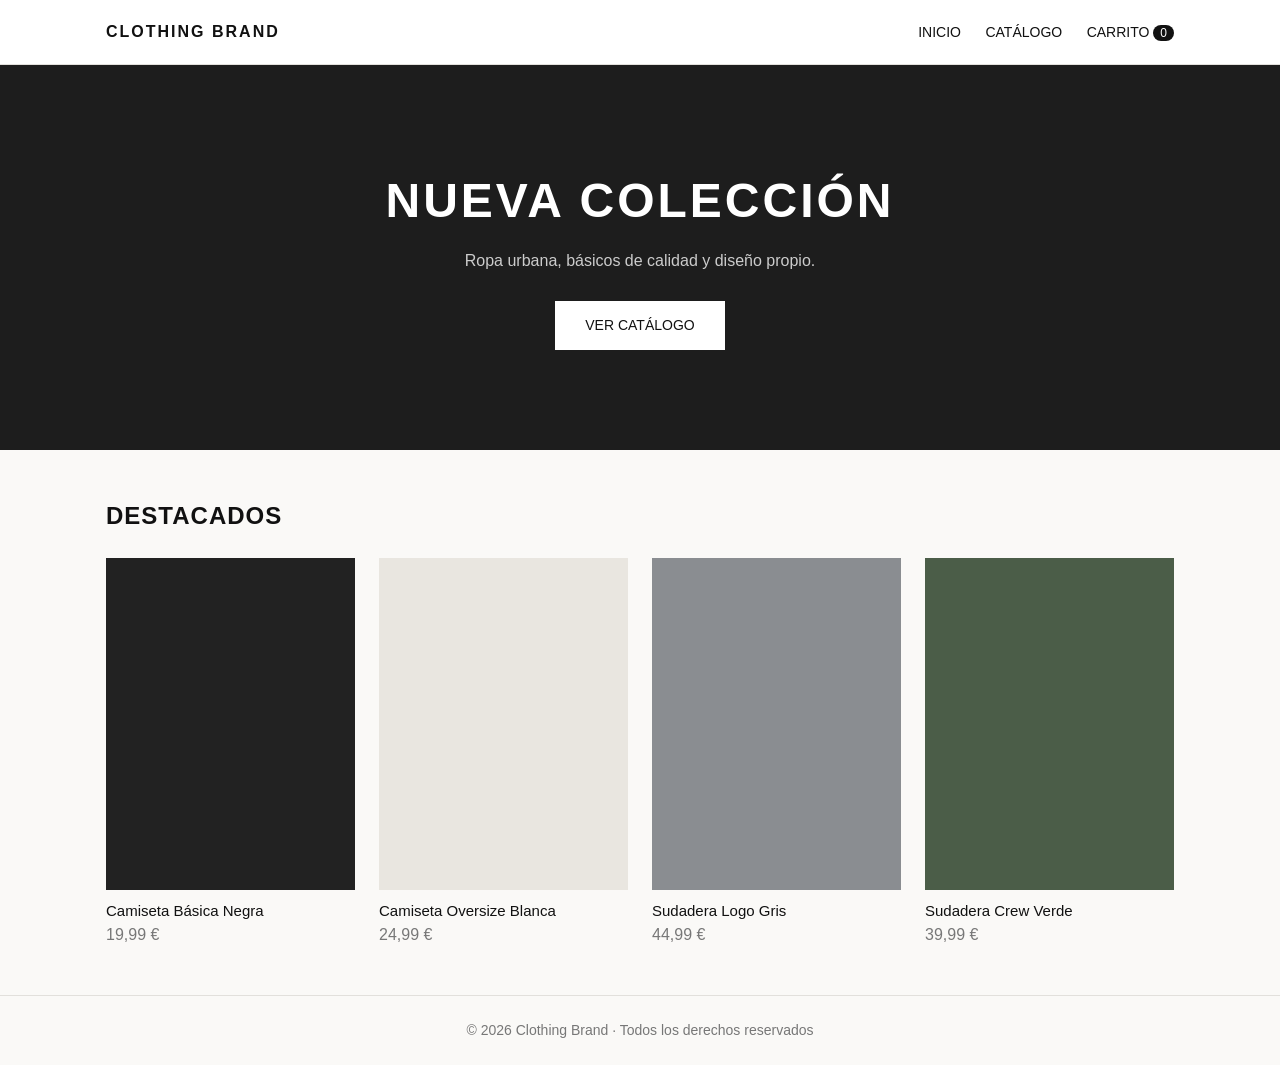
==== index.html @ a4308fce "Primera versión de la tienda: inicio, catálogo, ficha de producto y carrito Co-Authored-By: Claude O" ====
<!DOCTYPE html>
<html lang="es">
<head>
  <meta charset="UTF-8">
  <meta name="viewport" content="width=device-width, initial-scale=1.0">
  <title>Inicio | Clothing Brand</title>
  <link rel="stylesheet" href="css/styles.css">
</head>
<body>
  <!-- Cabecera (igual en todas las páginas) -->
  <header>
    <div class="contenedor">
      <a href="index.html" class="logo">Clothing Brand</a>
      <nav>
        <a href="index.html">Inicio</a>
        <a href="catalogo.html">Catálogo</a>
        <a href="carrito.html">Carrito <span id="contador-carrito">0</span></a>
      </nav>
    </div>
  </header>

  <!-- Portada -->
  <div class="hero">
    <h1>Nueva colección</h1>
    <p>Ropa urbana, básicos de calidad y diseño propio.</p>
    <a href="catalogo.html" class="boton">Ver catálogo</a>
  </div>

  <section>
    <div class="contenedor">
      <h2>Destacados</h2>
      <div class="rejilla" id="destacados"></div>
    </div>
  </section>

  <footer>© 2026 Clothing Brand · Todos los derechos reservados</footer>

  <!-- Primero los datos, luego las funciones comunes, luego el script de la página -->
  <script src="js/productos.js"></script>
  <script src="js/app.js"></script>

  <script>
    // Mostramos los 4 primeros productos como destacados
    const destacados = PRODUCTOS.slice(0, 4);
    document.getElementById("destacados").innerHTML = destacados.map(htmlTarjeta).join("");
  </script>
</body>
</html>
---- css/styles.css ----
/* ===== VARIABLES: cambia aquí los colores y la fuente de la marca ===== */
:root {
  --negro: #111;
  --gris: #777;
  --fondo: #faf9f7;
  --borde: #e2e0dc;
  --acento: #111;
  --fuente: "Helvetica Neue", Arial, sans-serif;
}

* { box-sizing: border-box; margin: 0; padding: 0; }

body {
  font-family: var(--fuente);
  background: var(--fondo);
  color: var(--negro);
  line-height: 1.5;
}

a { color: inherit; text-decoration: none; }

.contenedor { max-width: 1100px; margin: 0 auto; padding: 0 16px; }

/* ===== CABECERA ===== */
header {
  border-bottom: 1px solid var(--borde);
  background: #fff;
  position: sticky;
  top: 0;
  z-index: 10;
}
header .contenedor {
  display: flex;
  justify-content: space-between;
  align-items: center;
  height: 64px;
}
.logo { font-weight: 800; letter-spacing: 2px; text-transform: uppercase; }
nav a { margin-left: 20px; font-size: 14px; text-transform: uppercase; }
nav a:hover { text-decoration: underline; }

#contador-carrito {
  background: var(--acento);
  color: #fff;
  border-radius: 10px;
  padding: 1px 7px;
  font-size: 12px;
}

/* ===== PORTADA ===== */
.hero {
  background: #1d1d1d;
  color: #fff;
  text-align: center;
  padding: 100px 16px;
}
.hero h1 { font-size: 48px; letter-spacing: 3px; text-transform: uppercase; }
.hero p { color: #ccc; margin: 12px 0 28px; }

/* ===== BOTONES ===== */
.boton {
  display: inline-block;
  background: var(--acento);
  color: #fff;
  border: 2px solid var(--acento);
  padding: 12px 28px;
  text-transform: uppercase;
  font-size: 14px;
  cursor: pointer;
}
.boton:hover { background: #fff; color: var(--acento); }
.hero .boton { background: #fff; color: var(--negro); border-color: #fff; }
.hero .boton:hover { background: transparent; color: #fff; }

/* ===== SECCIONES Y REJILLA DE PRODUCTOS ===== */
section { padding: 48px 0; }
section h2 { margin-bottom: 24px; text-transform: uppercase; letter-spacing: 1px; }

.rejilla {
  display: grid;
  grid-template-columns: repeat(auto-fill, minmax(220px, 1fr));
  gap: 24px;
}

.tarjeta img,
.tarjeta .placeholder {
  width: 100%;
  aspect-ratio: 3 / 4;
  object-fit: cover;
  display: block;
}
.tarjeta h3 { font-size: 15px; font-weight: 500; margin-top: 10px; }
.tarjeta:hover h3 { text-decoration: underline; }
.precio { color: var(--gris); }

/* Filtros del catálogo */
.filtros { margin-bottom: 24px; }
.filtros button {
  background: none;
  border: 1px solid var(--borde);
  padding: 6px 14px;
  margin: 0 6px 6px 0;
  cursor: pointer;
  text-transform: capitalize;
}
.filtros button.activo { background: var(--negro); color: #fff; border-color: var(--negro); }

/* ===== FICHA DE PRODUCTO ===== */
.ficha {
  display: grid;
  grid-template-columns: 1fr 1fr;
  gap: 40px;
}
.ficha .placeholder, .ficha img { width: 100%; aspect-ratio: 3 / 4; object-fit: cover; }
.ficha h1 { font-size: 28px; }
.ficha .precio { font-size: 22px; margin: 8px 0 20px; }
.ficha p { margin-bottom: 20px; }

.tallas { margin-bottom: 24px; }
.tallas button {
  min-width: 48px;
  padding: 10px;
  margin: 0 6px 6px 0;
  border: 1px solid var(--borde);
  background: #fff;
  cursor: pointer;
}
.tallas button.activo { border-color: var(--negro); background: var(--negro); color: #fff; }

.mensaje { margin-top: 12px; color: green; min-height: 24px; }

/* ===== CARRITO ===== */
.linea {
  display: grid;
  grid-template-columns: 80px 1fr auto auto;
  gap: 16px;
  align-items: center;
  padding: 16px 0;
  border-bottom: 1px solid var(--borde);
}
.linea .placeholder, .linea img { width: 80px; aspect-ratio: 3 / 4; object-fit: cover; }
.cantidad button { width: 28px; height: 28px; border: 1px solid var(--borde); background: #fff; cursor: pointer; }
.cantidad span { display: inline-block; width: 28px; text-align: center; }
.total { text-align: right; margin-top: 24px; font-size: 20px; }
.total .boton { margin-top: 16px; }

/* ===== PIE ===== */
footer {
  border-top: 1px solid var(--borde);
  text-align: center;
  padding: 24px 16px;
  color: var(--gris);
  font-size: 14px;
}

/* ===== MÓVIL ===== */
@media (max-width: 700px) {
  .hero h1 { font-size: 32px; }
  .ficha { grid-template-columns: 1fr; }
  nav a { margin-left: 12px; font-size: 12px; }
  .linea { grid-template-columns: 60px 1fr; }
  .linea .placeholder, .linea img { width: 60px; }
}
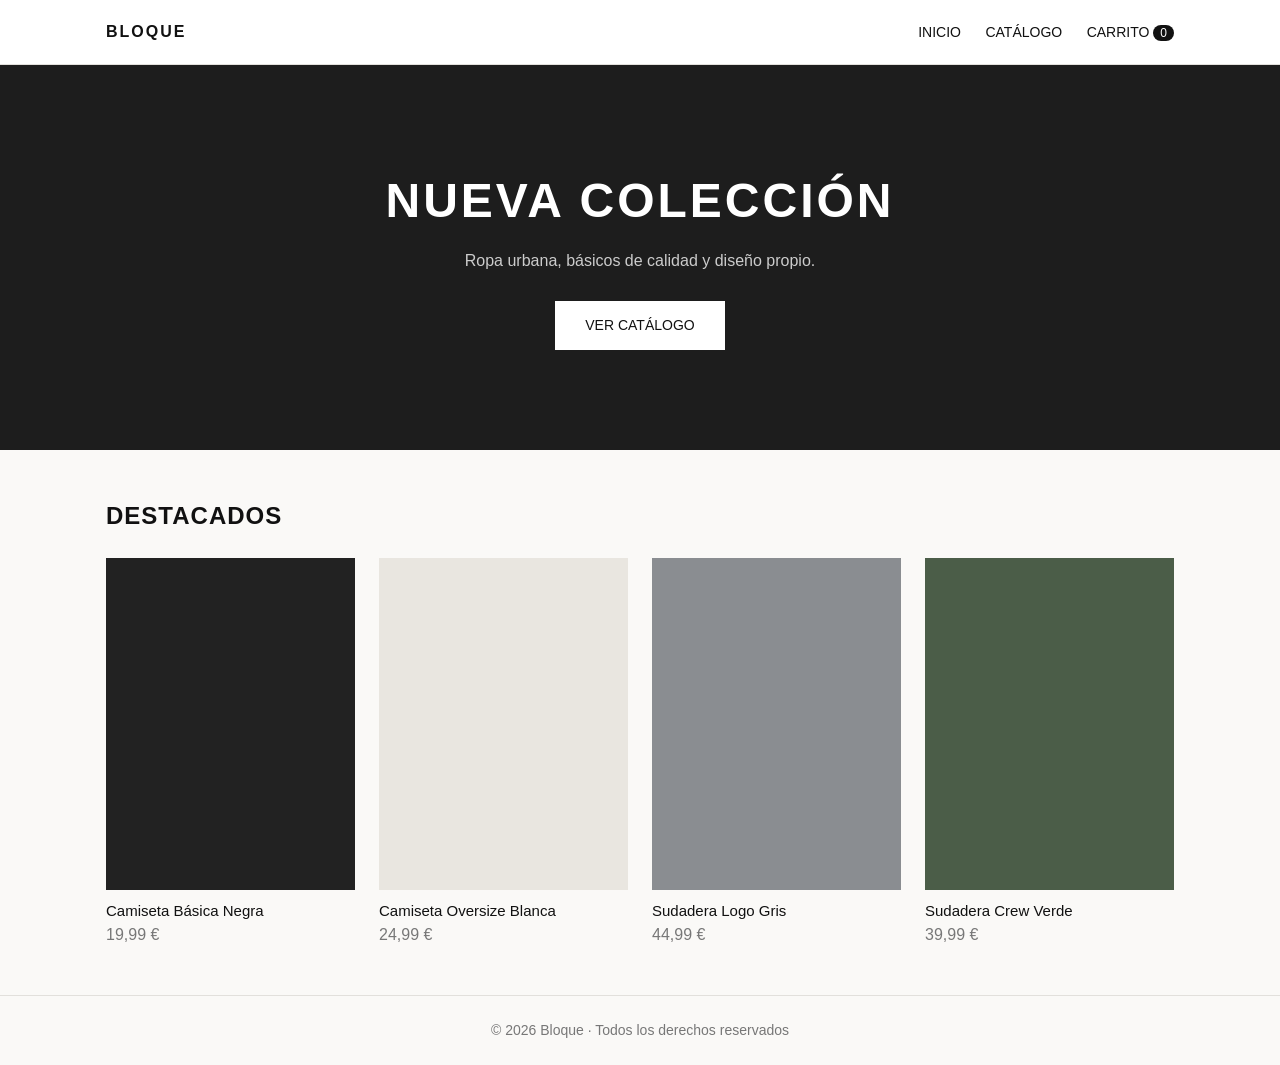
==== commit 056dd54b: "Cambia el nombre de la marca a Bloque Co-Authored-By: Claude Opus 5.5 (1M context) <noreply@anthropi" ====
--- a/index.html
+++ b/index.html
@@ -3,14 +3,14 @@
 <head>
   <meta charset="UTF-8">
   <meta name="viewport" content="width=device-width, initial-scale=1.0">
-  <title>Inicio | Clothing Brand</title>
+  <title>Inicio | Bloque</title>
   <link rel="stylesheet" href="css/styles.css">
 </head>
 <body>
   <!-- Cabecera (igual en todas las páginas) -->
   <header>
     <div class="contenedor">
-      <a href="index.html" class="logo">Clothing Brand</a>
+      <a href="index.html" class="logo">Bloque</a>
       <nav>
         <a href="index.html">Inicio</a>
         <a href="catalogo.html">Catálogo</a>
@@ -33,7 +33,7 @@
     </div>
   </section>
 
-  <footer>© 2026 Clothing Brand · Todos los derechos reservados</footer>
+  <footer>© 2026 Bloque · Todos los derechos reservados</footer>
 
   <!-- Primero los datos, luego las funciones comunes, luego el script de la página -->
   <script src="js/productos.js"></script>
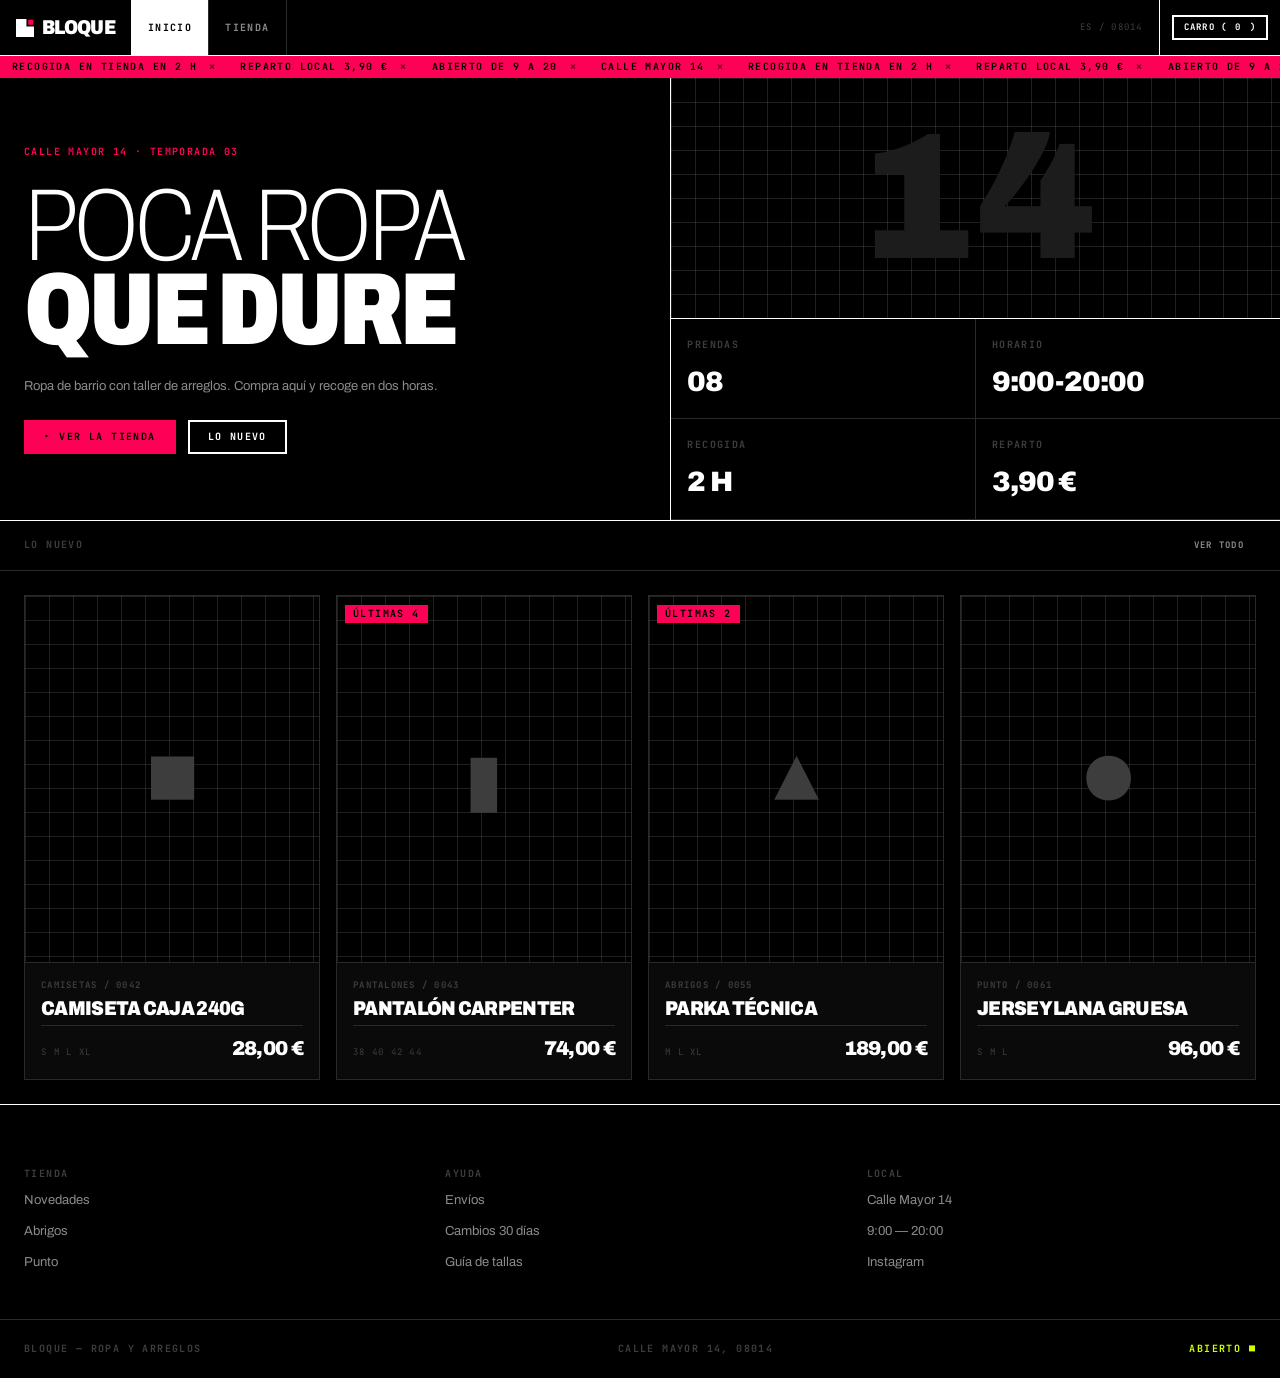
==== commit cf85dc33: "Aplica el design system BLOQUE a toda la web Tokens del design system en css/tokens, nueva portada, " ====
--- a/index.html
+++ b/index.html
@@ -3,46 +3,55 @@
 <head>
   <meta charset="UTF-8">
   <meta name="viewport" content="width=device-width, initial-scale=1.0">
-  <title>Inicio | Bloque</title>
+  <title>Inicio | BLOQUE</title>
+  <link rel="icon" href="img/isotipo.svg" type="image/svg+xml">
   <link rel="stylesheet" href="css/styles.css">
 </head>
 <body>
-  <!-- Cabecera (igual en todas las páginas) -->
-  <header>
-    <div class="contenedor">
-      <a href="index.html" class="logo">Bloque</a>
-      <nav>
-        <a href="index.html">Inicio</a>
-        <a href="catalogo.html">Catálogo</a>
-        <a href="carrito.html">Carrito <span id="contador-carrito">0</span></a>
-      </nav>
+  <!-- La cabecera y el pie se pintan desde js/app.js -->
+  <div id="cabecera" data-activa="index"></div>
+
+  <!-- Portada: titular a la izquierda, columna técnica a la derecha -->
+  <section class="hero">
+    <div class="hero-texto">
+      <span class="label">Calle Mayor 14 · Temporada 03</span>
+      <h1><span class="fino">POCA ROPA</span><br>QUE DURE</h1>
+      <p>Ropa de barrio con taller de arreglos. Compra aquí y recoge en dos horas.</p>
+      <div class="hero-botones">
+        <a href="catalogo.html" class="boton boton-senal">Ver la tienda</a>
+        <a href="#destacados" class="boton">Lo nuevo</a>
+      </div>
     </div>
-  </header>
-
-  <!-- Portada -->
-  <div class="hero">
-    <h1>Nueva colección</h1>
-    <p>Ropa urbana, básicos de calidad y diseño propio.</p>
-    <a href="catalogo.html" class="boton">Ver catálogo</a>
-  </div>
-
-  <section>
-    <div class="contenedor">
-      <h2>Destacados</h2>
-      <div class="rejilla" id="destacados"></div>
+    <div class="hero-datos">
+      <div class="hero-numero">14</div>
+      <div class="hero-cifras">
+        <div><span class="label">Prendas</span><strong id="num-prendas">00</strong></div>
+        <div><span class="label">Horario</span><strong>9:00-20:00</strong></div>
+        <div><span class="label">Recogida</span><strong>2 H</strong></div>
+        <div><span class="label">Reparto</span><strong>3,90 €</strong></div>
+      </div>
     </div>
   </section>
 
-  <footer>© 2026 Bloque · Todos los derechos reservados</footer>
+  <section id="destacados">
+    <div class="filtros">
+      <span class="label">Lo nuevo</span>
+      <a href="catalogo.html" class="boton boton-fantasma boton-sm contador">Ver todo</a>
+    </div>
+    <div class="rejilla" id="lista"></div>
+  </section>
+
+  <div id="pie"></div>
 
   <!-- Primero los datos, luego las funciones comunes, luego el script de la página -->
   <script src="js/productos.js"></script>
   <script src="js/app.js"></script>
+  <script>
+    // Número de prendas en la columna técnica
+    document.getElementById("num-prendas").textContent = dosCifras(PRODUCTOS.length);
 
-  <script>
-    // Mostramos los 4 primeros productos como destacados
-    const destacados = PRODUCTOS.slice(0, 4);
-    document.getElementById("destacados").innerHTML = destacados.map(htmlTarjeta).join("");
+    // Mostramos los 4 primeros productos como novedades
+    document.getElementById("lista").innerHTML = PRODUCTOS.slice(0, 4).map(htmlTarjeta).join("");
   </script>
 </body>
 </html>
--- a/css/styles.css
+++ b/css/styles.css
@@ -1,163 +1,417 @@
-/* ===== VARIABLES: cambia aquí los colores y la fuente de la marca ===== */
-:root {
-  --negro: #111;
-  --gris: #777;
-  --fondo: #faf9f7;
-  --borde: #e2e0dc;
-  --acento: #111;
-  --fuente: "Helvetica Neue", Arial, sans-serif;
-}
-
-* { box-sizing: border-box; margin: 0; padding: 0; }
-
-body {
-  font-family: var(--fuente);
-  background: var(--fondo);
-  color: var(--negro);
-  line-height: 1.5;
-}
-
-a { color: inherit; text-decoration: none; }
-
-.contenedor { max-width: 1100px; margin: 0 auto; padding: 0 16px; }
+/* =========================================================
+   BLOQUE — estilos de la tienda
+   Los colores, fuentes y medidas vienen del design system
+   (carpeta css/tokens). Aquí solo se usan sus variables.
+   Reglas de la marca: sin esquinas redondeadas, sin sombras
+   suaves, separación con líneas de 1px, color solo como señal.
+   ========================================================= */
+@import url("tokens/fonts.css");
+@import url("tokens/colors.css");
+@import url("tokens/typography.css");
+@import url("tokens/spacing.css");
+@import url("tokens/effects.css");
+@import url("tokens/base.css");
+
+a { border-bottom: 0; }
+
+.label {
+  font: var(--type-label);
+  text-transform: uppercase;
+  letter-spacing: var(--track-label);
+  color: var(--text-faint);
+}
 
 /* ===== CABECERA ===== */
-header {
-  border-bottom: 1px solid var(--borde);
-  background: #fff;
+.nav {
+  display: flex;
+  align-items: stretch;
+  min-height: 56px;
+  border-bottom: var(--border-hair) solid var(--line-strong);
   position: sticky;
   top: 0;
   z-index: 10;
-}
-header .contenedor {
-  display: flex;
-  justify-content: space-between;
-  align-items: center;
-  height: 64px;
-}
-.logo { font-weight: 800; letter-spacing: 2px; text-transform: uppercase; }
-nav a { margin-left: 20px; font-size: 14px; text-transform: uppercase; }
-nav a:hover { text-decoration: underline; }
-
-#contador-carrito {
-  background: var(--acento);
-  color: #fff;
-  border-radius: 10px;
-  padding: 1px 7px;
-  font-size: 12px;
-}
-
-/* ===== PORTADA ===== */
-.hero {
-  background: #1d1d1d;
-  color: #fff;
-  text-align: center;
-  padding: 100px 16px;
-}
-.hero h1 { font-size: 48px; letter-spacing: 3px; text-transform: uppercase; }
-.hero p { color: #ccc; margin: 12px 0 28px; }
+  background: var(--bg);
+}
+.logo {
+  display: flex;
+  align-items: center;
+  gap: var(--space-3);
+  padding: 0 var(--space-5);
+  border-right: var(--border-hair) solid var(--line-strong);
+  font-family: var(--font-display);
+  font-weight: var(--weight-black);
+  font-size: var(--text-lg);
+  letter-spacing: var(--track-tight);
+  font-variation-settings: "wdth" 84;
+}
+.logo:hover { color: var(--text); }
+.nav nav { display: flex; align-items: stretch; flex: 1; min-width: 0; }
+.nav nav a {
+  display: flex;
+  align-items: center;
+  padding: 0 var(--space-5);
+  border-right: var(--border-hair) solid var(--line);
+  font: var(--type-label);
+  text-transform: uppercase;
+  letter-spacing: var(--track-label);
+  color: var(--text-muted);
+}
+.nav nav a:hover { color: var(--signal-500); }
+.nav nav a.activo { background: var(--ink-000); color: var(--ink-1000); }
+.nav-codigo {
+  display: flex;
+  align-items: center;
+  margin-left: auto;
+  padding: 0 var(--space-5);
+  font-family: var(--font-mono);
+  font-size: var(--text-2xs);
+  letter-spacing: var(--track-label);
+  color: var(--text-faint);
+}
+.nav-derecha {
+  display: flex;
+  align-items: center;
+  padding: 0 var(--space-4);
+  border-left: var(--border-hair) solid var(--line-strong);
+}
+.boton-carro.lleno { background: var(--ink-000); color: var(--ink-1000); }
+
+/* ===== MARQUESINA (ticker) ===== */
+.ticker { overflow: hidden; background: var(--signal-500); color: var(--ink-1000); }
+.ticker-pista { display: flex; width: max-content; animation: bloque-marquee 30s linear infinite; }
+.ticker-pista span {
+  display: inline-flex;
+  gap: var(--space-4);
+  padding: 6px var(--space-4);
+  font: var(--type-label);
+  text-transform: uppercase;
+  letter-spacing: var(--track-label);
+  white-space: nowrap;
+}
+.ticker-pista i { font-style: normal; opacity: 0.6; }
 
 /* ===== BOTONES ===== */
 .boton {
+  display: inline-flex;
+  align-items: center;
+  justify-content: center;
+  gap: var(--space-3);
+  padding: 10px 18px;
+  font-family: var(--font-mono);
+  font-weight: var(--weight-bold);
+  font-size: var(--text-xs);
+  text-transform: uppercase;
+  letter-spacing: var(--track-label);
+  line-height: 1;
+  white-space: nowrap;
+  cursor: pointer;
+  border: var(--border-strong) solid var(--line-strong);
+  background: transparent;
+  color: var(--text);
+  transition: background var(--dur-flick) var(--ease-step), color var(--dur-flick) var(--ease-step);
+}
+/* Hover = inversión: el contorno se rellena de blanco */
+.boton:hover { background: var(--ink-000); color: var(--ink-1000); }
+.boton:active { transform: translate(2px, 2px); }
+.boton-sm { padding: 6px 10px; font-size: var(--text-2xs); }
+.boton-lg { padding: 16px 28px; font-size: var(--text-sm); }
+
+/* Botón de acción principal: magenta */
+.boton-senal { background: var(--signal-500); border-color: var(--signal-500); color: var(--ink-1000); }
+.boton-senal:hover { background: var(--signal-300); border-color: var(--signal-300); color: var(--ink-1000); }
+.boton-senal::before { content: "▸"; }
+
+/* Botón negro (para usar sobre fondo blanco) */
+.boton-tinta { background: var(--ink-1000); border-color: var(--ink-1000); color: var(--ink-000); }
+
+.boton-fantasma { border-color: transparent; color: var(--text-muted); }
+.boton-fantasma:hover { background: transparent; color: var(--signal-500); text-decoration: underline; }
+
+.boton[disabled] { opacity: 0.35; pointer-events: none; }
+
+/* ===== ETIQUETAS (tags) ===== */
+.tag {
   display: inline-block;
-  background: var(--acento);
-  color: #fff;
-  border: 2px solid var(--acento);
-  padding: 12px 28px;
-  text-transform: uppercase;
-  font-size: 14px;
+  padding: 4px 8px;
+  font: var(--type-label);
+  text-transform: uppercase;
+  letter-spacing: var(--track-label);
+}
+.tag-senal { background: var(--signal-500); color: var(--ink-1000); }
+.tag-papel { background: var(--ink-000); color: var(--ink-1000); }
+.tag-acido { background: var(--acid-500); color: var(--ink-1000); }
+.parpadeo { font-style: normal; animation: bloque-blink 1s steps(1, end) infinite; }
+
+/* ===== PORTADA (hero) ===== */
+.hero {
+  display: grid;
+  grid-template-columns: minmax(0, 1.1fr) minmax(0, 1fr);
+  border-bottom: var(--border-hair) solid var(--line-strong);
+}
+.hero-texto { padding: var(--space-9) var(--space-6); }
+.hero-texto .label { color: var(--signal-500); }
+.hero h1 {
+  margin: var(--space-6) 0;
+  font-size: clamp(56px, 8vw, 120px);
+  font-variation-settings: "wdth" 78;
+}
+.fino { font-weight: var(--weight-hair); }
+.hero p { color: var(--text-muted); }
+.hero-botones { display: flex; gap: var(--space-4); flex-wrap: wrap; margin-top: var(--space-6); }
+
+/* Columna técnica de la derecha: número grande + datos */
+.hero-datos { display: grid; grid-template-rows: 1fr auto; border-left: var(--border-hair) solid var(--line-strong); }
+.hero-numero {
+  display: flex;
+  align-items: center;
+  justify-content: center;
+  min-height: 240px;
+  background-image: var(--pattern-grid);
+  font-family: var(--font-display);
+  font-weight: var(--weight-black);
+  font-size: 180px;
+  line-height: 1;
+  color: var(--ink-700);
+}
+.hero-cifras { display: grid; grid-template-columns: 1fr 1fr; border-top: var(--border-hair) solid var(--line-strong); }
+.hero-cifras div { padding: var(--space-5); border-bottom: var(--border-hair) solid var(--line); }
+.hero-cifras div:nth-child(odd) { border-right: var(--border-hair) solid var(--line); }
+.hero-cifras strong {
+  display: block;
+  margin-top: var(--space-3);
+  font-family: var(--font-display);
+  font-weight: var(--weight-black);
+  font-size: var(--text-xl);
+  letter-spacing: var(--track-tight);
+}
+
+/* ===== BANDA DE TITULAR ===== */
+.banda { padding: var(--space-7) var(--space-6); border-bottom: var(--border-hair) solid var(--line-strong); }
+.banda h1, .banda h2 { font-size: clamp(40px, 7vw, 96px); font-variation-settings: "wdth" 78; }
+
+/* ===== FILTROS ===== */
+.filtros {
+  display: flex;
+  align-items: center;
+  flex-wrap: wrap;
+  gap: var(--space-2);
+  padding: var(--space-4) var(--space-6);
+  border-bottom: var(--border-hair) solid var(--line);
+}
+.filtros button {
+  padding: 5px 10px;
+  border: var(--border-hair) solid transparent;
+  background: transparent;
+  color: var(--text-muted);
+  font: var(--type-label);
+  text-transform: uppercase;
+  letter-spacing: var(--track-label);
   cursor: pointer;
 }
-.boton:hover { background: #fff; color: var(--acento); }
-.hero .boton { background: #fff; color: var(--negro); border-color: #fff; }
-.hero .boton:hover { background: transparent; color: #fff; }
-
-/* ===== SECCIONES Y REJILLA DE PRODUCTOS ===== */
-section { padding: 48px 0; }
-section h2 { margin-bottom: 24px; text-transform: uppercase; letter-spacing: 1px; }
-
+.filtros button:hover { color: var(--signal-500); }
+.filtros button.activo { background: var(--ink-000); border-color: var(--ink-000); color: var(--ink-1000); }
+.filtros .contador { margin-left: auto; }
+
+/* ===== REJILLA Y TARJETAS DE PRODUCTO ===== */
 .rejilla {
   display: grid;
-  grid-template-columns: repeat(auto-fill, minmax(220px, 1fr));
-  gap: 24px;
-}
-
-.tarjeta img,
-.tarjeta .placeholder {
-  width: 100%;
-  aspect-ratio: 3 / 4;
-  object-fit: cover;
-  display: block;
-}
-.tarjeta h3 { font-size: 15px; font-weight: 500; margin-top: 10px; }
-.tarjeta:hover h3 { text-decoration: underline; }
-.precio { color: var(--gris); }
-
-/* Filtros del catálogo */
-.filtros { margin-bottom: 24px; }
-.filtros button {
-  background: none;
-  border: 1px solid var(--borde);
-  padding: 6px 14px;
-  margin: 0 6px 6px 0;
+  grid-template-columns: repeat(auto-fill, minmax(260px, 1fr));
+  gap: var(--space-5);
+  padding: var(--space-6);
+}
+.tarjeta {
+  display: flex;
+  flex-direction: column;
+  border: var(--border-hair) solid var(--line);
+  background: var(--surface);
+  transition: transform var(--dur-fast) var(--ease-out), box-shadow var(--dur-fast) var(--ease-out), border-color var(--dur-flick) var(--ease-step);
+}
+/* Hover: borde magenta, sube 2px y aparece la sombra dura */
+.tarjeta:hover { border-color: var(--signal-500); transform: translate(-2px, -2px); box-shadow: var(--shadow-hard); color: var(--text); }
+.tarjeta:hover .kicker { color: var(--signal-500); }
+.tarjeta-media { position: relative; aspect-ratio: 4 / 5; border-bottom: var(--border-hair) solid var(--line); overflow: hidden; }
+.tarjeta-tag { position: absolute; top: var(--space-3); left: var(--space-3); }
+.tarjeta-cuerpo { display: flex; flex-direction: column; gap: var(--space-3); padding: var(--space-5); }
+.kicker {
+  font-family: var(--font-mono);
+  font-size: var(--text-2xs);
+  font-weight: var(--weight-bold);
+  text-transform: uppercase;
+  letter-spacing: var(--track-label);
+  color: var(--text-faint);
+}
+.tarjeta h3 { font-size: var(--text-lg); font-variation-settings: "wdth" 88; }
+.tarjeta-pie {
+  display: flex;
+  flex-wrap: wrap;
+  gap: var(--space-2);
+  justify-content: space-between;
+  align-items: baseline;
+  padding-top: var(--space-3);
+  border-top: var(--border-hair) solid var(--line);
+}
+.meta { font-family: var(--font-mono); font-size: var(--text-2xs); letter-spacing: var(--track-label); text-transform: uppercase; color: var(--text-faint); }
+.precio { font-family: var(--font-display); font-weight: var(--weight-black); font-size: var(--text-lg); letter-spacing: var(--track-tight); }
+
+/* "Foto" sin imagen: retícula con el símbolo del producto */
+.media { width: 100%; height: 100%; object-fit: cover; display: block; }
+.reticula {
+  display: flex;
+  align-items: center;
+  justify-content: center;
+  background-color: var(--ink-1000);
+  background-image: var(--pattern-grid);
+}
+.simbolo { font-family: var(--font-mono); font-size: 72px; color: var(--ink-500); }
+
+/* ===== FICHA DE PRODUCTO ===== */
+.migas { padding: var(--space-5) var(--space-6); border-bottom: var(--border-hair) solid var(--line); }
+.migas a { color: var(--text-muted); }
+.migas a:hover { color: var(--signal-500); }
+.ficha { display: grid; grid-template-columns: minmax(0, 1fr) minmax(0, 1fr); }
+.ficha-media { position: relative; min-height: 520px; border-right: var(--border-hair) solid var(--line-strong); }
+.ficha-media .simbolo { font-size: 160px; }
+.ficha-media .tarjeta-tag { top: var(--space-5); left: var(--space-5); }
+.ficha-info { padding: var(--space-9) var(--space-7) var(--space-10); }
+.ficha-info h1 { font-size: clamp(40px, 5vw, 72px); font-variation-settings: "wdth" 80; }
+.ficha-info > p { margin-top: var(--space-5); color: var(--text-muted); }
+
+.tabla-tecnica { width: 100%; border-collapse: collapse; margin: var(--space-6) 0; font-family: var(--font-mono); font-size: var(--text-sm); }
+.tabla-tecnica th, .tabla-tecnica td { padding: 8px 0; border-bottom: var(--border-hair) solid var(--line); }
+.tabla-tecnica th { text-align: left; font-weight: 400; font-size: var(--text-2xs); text-transform: uppercase; letter-spacing: var(--track-label); color: var(--text-faint); }
+.tabla-tecnica td { text-align: right; }
+
+.tallas { display: flex; flex-wrap: wrap; gap: var(--space-2); margin: var(--space-3) 0 var(--space-6); }
+.tallas button {
+  min-width: 46px;
+  padding: 9px 12px;
+  border: var(--border-hair) solid var(--line);
+  background: transparent;
+  color: var(--text-muted);
+  font-family: var(--font-mono);
+  font-size: var(--text-sm);
+  font-weight: var(--weight-bold);
+  letter-spacing: var(--track-label);
   cursor: pointer;
-  text-transform: capitalize;
-}
-.filtros button.activo { background: var(--negro); color: #fff; border-color: var(--negro); }
-
-/* ===== FICHA DE PRODUCTO ===== */
-.ficha {
+}
+.tallas button:hover { border-color: var(--ink-000); }
+.tallas button.activo { background: var(--ink-000); border-color: var(--ink-000); color: var(--ink-1000); }
+.tallas button[disabled] { opacity: 0.3; text-decoration: line-through; }
+
+.ficha-compra { display: flex; align-items: flex-end; justify-content: space-between; gap: var(--space-5); flex-wrap: wrap; }
+.precio-grande { font-family: var(--font-display); font-weight: var(--weight-black); font-size: 64px; letter-spacing: var(--track-tight); line-height: 1; }
+.ficha-botones { display: flex; gap: var(--space-4); flex-wrap: wrap; margin-top: var(--space-7); }
+.error { margin-top: var(--space-4); color: var(--signal-500); font: var(--type-label); text-transform: uppercase; letter-spacing: var(--track-label); min-height: 12px; }
+
+/* Selector de cantidad: [ − ] 1 [ + ] */
+.stepper { display: inline-flex; border: var(--border-hair) solid var(--line-strong); }
+.stepper button {
+  width: 32px;
+  height: 32px;
+  border: 0;
+  background: transparent;
+  font-family: var(--font-mono);
+  font-weight: var(--weight-bold);
+  cursor: pointer;
+}
+.stepper button:hover { background: var(--ink-000); color: var(--ink-1000); }
+.stepper span {
+  display: inline-flex;
+  align-items: center;
+  justify-content: center;
+  min-width: 40px;
+  border-left: var(--border-hair) solid var(--line);
+  border-right: var(--border-hair) solid var(--line);
+  font-family: var(--font-mono);
+}
+
+/* ===== CARRITO ===== */
+.carro { display: grid; grid-template-columns: minmax(0, 1.6fr) minmax(300px, 1fr); min-height: 560px; }
+.carro-lineas { padding: var(--space-9) var(--space-6) var(--space-10); border-right: var(--border-hair) solid var(--line-strong); }
+.carro-titulo { display: flex; align-items: baseline; justify-content: space-between; margin-bottom: var(--space-8); }
+.carro-titulo h1 { font-size: 72px; font-variation-settings: "wdth" 80; }
+.carro-vacio { padding: var(--space-9) 0; border-top: var(--border-hair) solid var(--line); }
+.carro-vacio p { color: var(--text-muted); margin-bottom: var(--space-6); }
+
+.tabla-carro { width: 100%; border-collapse: collapse; }
+.tabla-carro th {
+  text-align: left;
+  padding: var(--space-3) var(--space-3);
+  border-bottom: var(--border-hair) solid var(--line-strong);
+  font: var(--type-label);
+  text-transform: uppercase;
+  letter-spacing: var(--track-label);
+  color: var(--text-faint);
+}
+.tabla-carro td { padding: var(--space-4) var(--space-3); border-bottom: var(--border-hair) solid var(--line); vertical-align: middle; }
+.tabla-carro .derecha { text-align: right; }
+.tabla-carro .ref { font-family: var(--font-mono); color: var(--text-faint); }
+.tabla-carro .talla { color: var(--text-faint); }
+.quitar { border: 0; background: transparent; color: var(--text-muted); cursor: pointer; font-family: var(--font-mono); }
+.quitar:hover { color: var(--signal-500); }
+
+.carro-resumen { display: flex; flex-direction: column; gap: var(--space-6); padding: var(--space-9) var(--space-6); }
+.carro-resumen .tag { align-self: flex-start; }
+.resumen { margin: 0; font-family: var(--font-mono); }
+.resumen div { display: flex; justify-content: space-between; padding: var(--space-4) 0; border-bottom: var(--border-hair) solid var(--line); }
+.resumen dt { color: var(--text-faint); }
+.resumen dd { margin: 0; }
+.total-grande { font-family: var(--font-display); font-weight: var(--weight-black); font-size: 56px; letter-spacing: var(--track-tight); line-height: 1; margin-top: var(--space-3); }
+
+/* ===== AVISO FLOTANTE (toast) ===== */
+.toast {
+  position: fixed;
+  right: var(--space-6);
+  bottom: var(--space-6);
+  z-index: 100;
+  width: 340px;
+  max-width: calc(100% - 32px);
+  display: none;
+  flex-direction: column;
+  gap: var(--space-3);
+  padding: var(--space-5) var(--space-6);
+  background: var(--ink-000);
+  color: var(--ink-1000);
+  box-shadow: var(--shadow-hard);
+}
+.toast.visible { display: flex; }
+.toast .label { color: var(--ink-400); }
+.toast strong { font-family: var(--font-display); font-weight: var(--weight-black); font-size: var(--text-lg); text-transform: uppercase; line-height: 1; }
+.toast .boton { align-self: flex-start; margin-top: var(--space-2); }
+
+/* ===== PIE ===== */
+.pie { border-top: var(--border-hair) solid var(--line-strong); }
+.pie-columnas {
   display: grid;
-  grid-template-columns: 1fr 1fr;
-  gap: 40px;
-}
-.ficha .placeholder, .ficha img { width: 100%; aspect-ratio: 3 / 4; object-fit: cover; }
-.ficha h1 { font-size: 28px; }
-.ficha .precio { font-size: 22px; margin: 8px 0 20px; }
-.ficha p { margin-bottom: 20px; }
-
-.tallas { margin-bottom: 24px; }
-.tallas button {
-  min-width: 48px;
-  padding: 10px;
-  margin: 0 6px 6px 0;
-  border: 1px solid var(--borde);
-  background: #fff;
-  cursor: pointer;
-}
-.tallas button.activo { border-color: var(--negro); background: var(--negro); color: #fff; }
-
-.mensaje { margin-top: 12px; color: green; min-height: 24px; }
-
-/* ===== CARRITO ===== */
-.linea {
-  display: grid;
-  grid-template-columns: 80px 1fr auto auto;
-  gap: 16px;
-  align-items: center;
-  padding: 16px 0;
-  border-bottom: 1px solid var(--borde);
-}
-.linea .placeholder, .linea img { width: 80px; aspect-ratio: 3 / 4; object-fit: cover; }
-.cantidad button { width: 28px; height: 28px; border: 1px solid var(--borde); background: #fff; cursor: pointer; }
-.cantidad span { display: inline-block; width: 28px; text-align: center; }
-.total { text-align: right; margin-top: 24px; font-size: 20px; }
-.total .boton { margin-top: 16px; }
-
-/* ===== PIE ===== */
-footer {
-  border-top: 1px solid var(--borde);
-  text-align: center;
-  padding: 24px 16px;
-  color: var(--gris);
-  font-size: 14px;
-}
+  grid-template-columns: repeat(auto-fit, minmax(160px, 1fr));
+  gap: var(--space-7);
+  padding: var(--space-9) var(--space-6) var(--space-8);
+}
+.pie-columnas div { display: flex; flex-direction: column; gap: var(--space-4); color: var(--text-muted); }
+.pie-columnas a { color: var(--text-muted); }
+.pie-columnas a:hover { color: var(--text); }
+.pie-barra {
+  display: flex;
+  justify-content: space-between;
+  flex-wrap: wrap;
+  gap: var(--space-4);
+  padding: var(--space-6);
+  border-top: var(--border-hair) solid var(--line);
+}
+.en-vivo { color: var(--acid-500); }
 
 /* ===== MÓVIL ===== */
-@media (max-width: 700px) {
-  .hero h1 { font-size: 32px; }
-  .ficha { grid-template-columns: 1fr; }
-  nav a { margin-left: 12px; font-size: 12px; }
-  .linea { grid-template-columns: 60px 1fr; }
-  .linea .placeholder, .linea img { width: 60px; }
-}
+@media (max-width: 760px) {
+  .nav-codigo { display: none; }
+  .nav nav a, .logo { padding: 0 var(--space-4); }
+  .hero, .ficha, .carro { grid-template-columns: 1fr; }
+  .hero-datos { border-left: 0; border-top: var(--border-hair) solid var(--line-strong); }
+  .hero-numero { font-size: 120px; min-height: 160px; }
+  .ficha-media { min-height: 360px; border-right: 0; border-bottom: var(--border-hair) solid var(--line-strong); }
+  .ficha-info { padding: var(--space-7) var(--space-5); }
+  .carro-lineas { border-right: 0; border-bottom: var(--border-hair) solid var(--line-strong); padding: var(--space-7) var(--space-5); }
+  .carro-titulo h1 { font-size: 48px; }
+  .tabla-carro .ref { display: none; }
+  .rejilla { padding: var(--space-5); grid-template-columns: repeat(auto-fill, minmax(150px, 1fr)); }
+  .precio-grande { font-size: 48px; }
+}
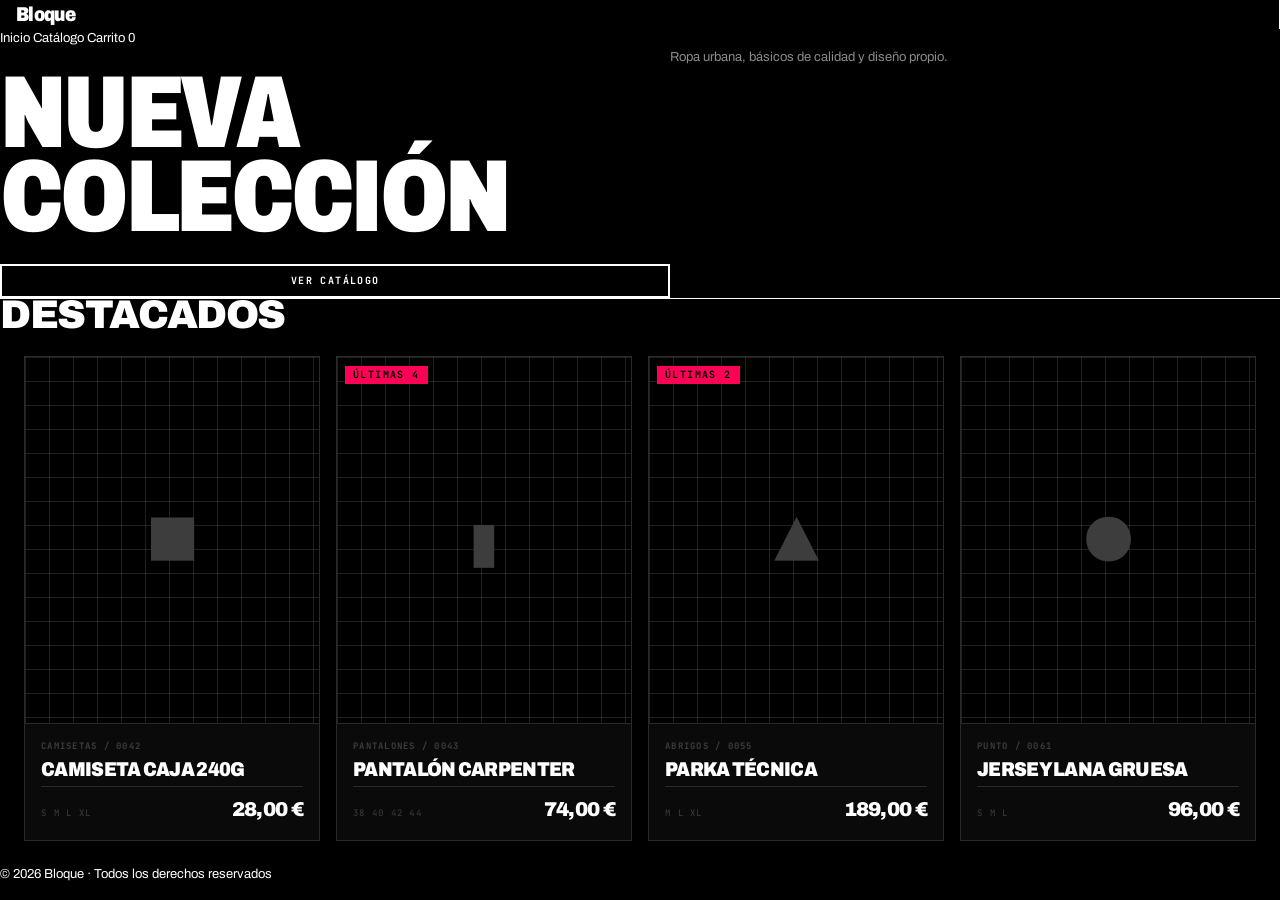
==== commit 428e2504: "Merge pull request #1 from Danielserr04/cambio-nombre-bloque Cambia el nombre de la marca a Bloque" ====
--- a/index.html
+++ b/index.html
@@ -3,55 +3,46 @@
 <head>
   <meta charset="UTF-8">
   <meta name="viewport" content="width=device-width, initial-scale=1.0">
-  <title>Inicio | BLOQUE</title>
-  <link rel="icon" href="img/isotipo.svg" type="image/svg+xml">
+  <title>Inicio | Bloque</title>
   <link rel="stylesheet" href="css/styles.css">
 </head>
 <body>
-  <!-- La cabecera y el pie se pintan desde js/app.js -->
-  <div id="cabecera" data-activa="index"></div>
+  <!-- Cabecera (igual en todas las páginas) -->
+  <header>
+    <div class="contenedor">
+      <a href="index.html" class="logo">Bloque</a>
+      <nav>
+        <a href="index.html">Inicio</a>
+        <a href="catalogo.html">Catálogo</a>
+        <a href="carrito.html">Carrito <span id="contador-carrito">0</span></a>
+      </nav>
+    </div>
+  </header>
 
-  <!-- Portada: titular a la izquierda, columna técnica a la derecha -->
-  <section class="hero">
-    <div class="hero-texto">
-      <span class="label">Calle Mayor 14 · Temporada 03</span>
-      <h1><span class="fino">POCA ROPA</span><br>QUE DURE</h1>
-      <p>Ropa de barrio con taller de arreglos. Compra aquí y recoge en dos horas.</p>
-      <div class="hero-botones">
-        <a href="catalogo.html" class="boton boton-senal">Ver la tienda</a>
-        <a href="#destacados" class="boton">Lo nuevo</a>
-      </div>
-    </div>
-    <div class="hero-datos">
-      <div class="hero-numero">14</div>
-      <div class="hero-cifras">
-        <div><span class="label">Prendas</span><strong id="num-prendas">00</strong></div>
-        <div><span class="label">Horario</span><strong>9:00-20:00</strong></div>
-        <div><span class="label">Recogida</span><strong>2 H</strong></div>
-        <div><span class="label">Reparto</span><strong>3,90 €</strong></div>
-      </div>
+  <!-- Portada -->
+  <div class="hero">
+    <h1>Nueva colección</h1>
+    <p>Ropa urbana, básicos de calidad y diseño propio.</p>
+    <a href="catalogo.html" class="boton">Ver catálogo</a>
+  </div>
+
+  <section>
+    <div class="contenedor">
+      <h2>Destacados</h2>
+      <div class="rejilla" id="destacados"></div>
     </div>
   </section>
 
-  <section id="destacados">
-    <div class="filtros">
-      <span class="label">Lo nuevo</span>
-      <a href="catalogo.html" class="boton boton-fantasma boton-sm contador">Ver todo</a>
-    </div>
-    <div class="rejilla" id="lista"></div>
-  </section>
-
-  <div id="pie"></div>
+  <footer>© 2026 Bloque · Todos los derechos reservados</footer>
 
   <!-- Primero los datos, luego las funciones comunes, luego el script de la página -->
   <script src="js/productos.js"></script>
   <script src="js/app.js"></script>
+
   <script>
-    // Número de prendas en la columna técnica
-    document.getElementById("num-prendas").textContent = dosCifras(PRODUCTOS.length);
-
-    // Mostramos los 4 primeros productos como novedades
-    document.getElementById("lista").innerHTML = PRODUCTOS.slice(0, 4).map(htmlTarjeta).join("");
+    // Mostramos los 4 primeros productos como destacados
+    const destacados = PRODUCTOS.slice(0, 4);
+    document.getElementById("destacados").innerHTML = destacados.map(htmlTarjeta).join("");
   </script>
 </body>
 </html>
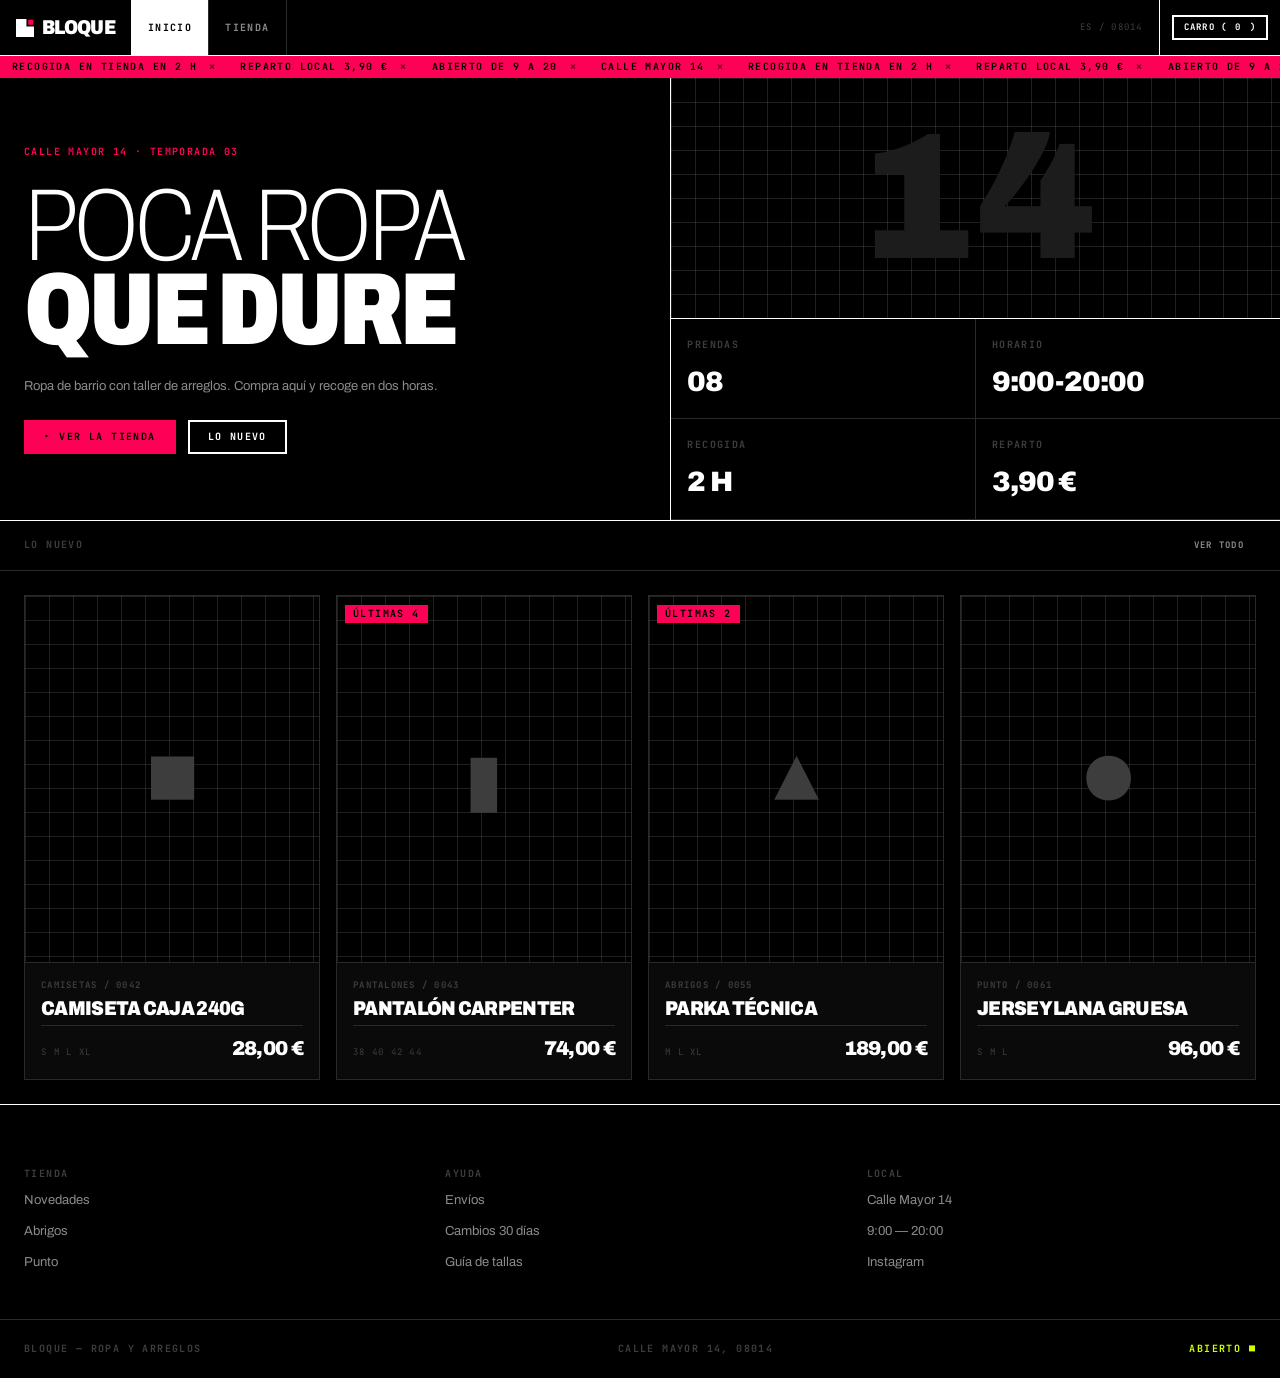
==== commit 1b157443: "Merge pull request #2 from Danielserr04/design-system-bloque Aplica el design system BLOQUE a la web" ====
--- a/index.html
+++ b/index.html
@@ -3,46 +3,55 @@
 <head>
   <meta charset="UTF-8">
   <meta name="viewport" content="width=device-width, initial-scale=1.0">
-  <title>Inicio | Bloque</title>
+  <title>Inicio | BLOQUE</title>
+  <link rel="icon" href="img/isotipo.svg" type="image/svg+xml">
   <link rel="stylesheet" href="css/styles.css">
 </head>
 <body>
-  <!-- Cabecera (igual en todas las páginas) -->
-  <header>
-    <div class="contenedor">
-      <a href="index.html" class="logo">Bloque</a>
-      <nav>
-        <a href="index.html">Inicio</a>
-        <a href="catalogo.html">Catálogo</a>
-        <a href="carrito.html">Carrito <span id="contador-carrito">0</span></a>
-      </nav>
+  <!-- La cabecera y el pie se pintan desde js/app.js -->
+  <div id="cabecera" data-activa="index"></div>
+
+  <!-- Portada: titular a la izquierda, columna técnica a la derecha -->
+  <section class="hero">
+    <div class="hero-texto">
+      <span class="label">Calle Mayor 14 · Temporada 03</span>
+      <h1><span class="fino">POCA ROPA</span><br>QUE DURE</h1>
+      <p>Ropa de barrio con taller de arreglos. Compra aquí y recoge en dos horas.</p>
+      <div class="hero-botones">
+        <a href="catalogo.html" class="boton boton-senal">Ver la tienda</a>
+        <a href="#destacados" class="boton">Lo nuevo</a>
+      </div>
     </div>
-  </header>
-
-  <!-- Portada -->
-  <div class="hero">
-    <h1>Nueva colección</h1>
-    <p>Ropa urbana, básicos de calidad y diseño propio.</p>
-    <a href="catalogo.html" class="boton">Ver catálogo</a>
-  </div>
-
-  <section>
-    <div class="contenedor">
-      <h2>Destacados</h2>
-      <div class="rejilla" id="destacados"></div>
+    <div class="hero-datos">
+      <div class="hero-numero">14</div>
+      <div class="hero-cifras">
+        <div><span class="label">Prendas</span><strong id="num-prendas">00</strong></div>
+        <div><span class="label">Horario</span><strong>9:00-20:00</strong></div>
+        <div><span class="label">Recogida</span><strong>2 H</strong></div>
+        <div><span class="label">Reparto</span><strong>3,90 €</strong></div>
+      </div>
     </div>
   </section>
 
-  <footer>© 2026 Bloque · Todos los derechos reservados</footer>
+  <section id="destacados">
+    <div class="filtros">
+      <span class="label">Lo nuevo</span>
+      <a href="catalogo.html" class="boton boton-fantasma boton-sm contador">Ver todo</a>
+    </div>
+    <div class="rejilla" id="lista"></div>
+  </section>
+
+  <div id="pie"></div>
 
   <!-- Primero los datos, luego las funciones comunes, luego el script de la página -->
   <script src="js/productos.js"></script>
   <script src="js/app.js"></script>
+  <script>
+    // Número de prendas en la columna técnica
+    document.getElementById("num-prendas").textContent = dosCifras(PRODUCTOS.length);
 
-  <script>
-    // Mostramos los 4 primeros productos como destacados
-    const destacados = PRODUCTOS.slice(0, 4);
-    document.getElementById("destacados").innerHTML = destacados.map(htmlTarjeta).join("");
+    // Mostramos los 4 primeros productos como novedades
+    document.getElementById("lista").innerHTML = PRODUCTOS.slice(0, 4).map(htmlTarjeta).join("");
   </script>
 </body>
 </html>
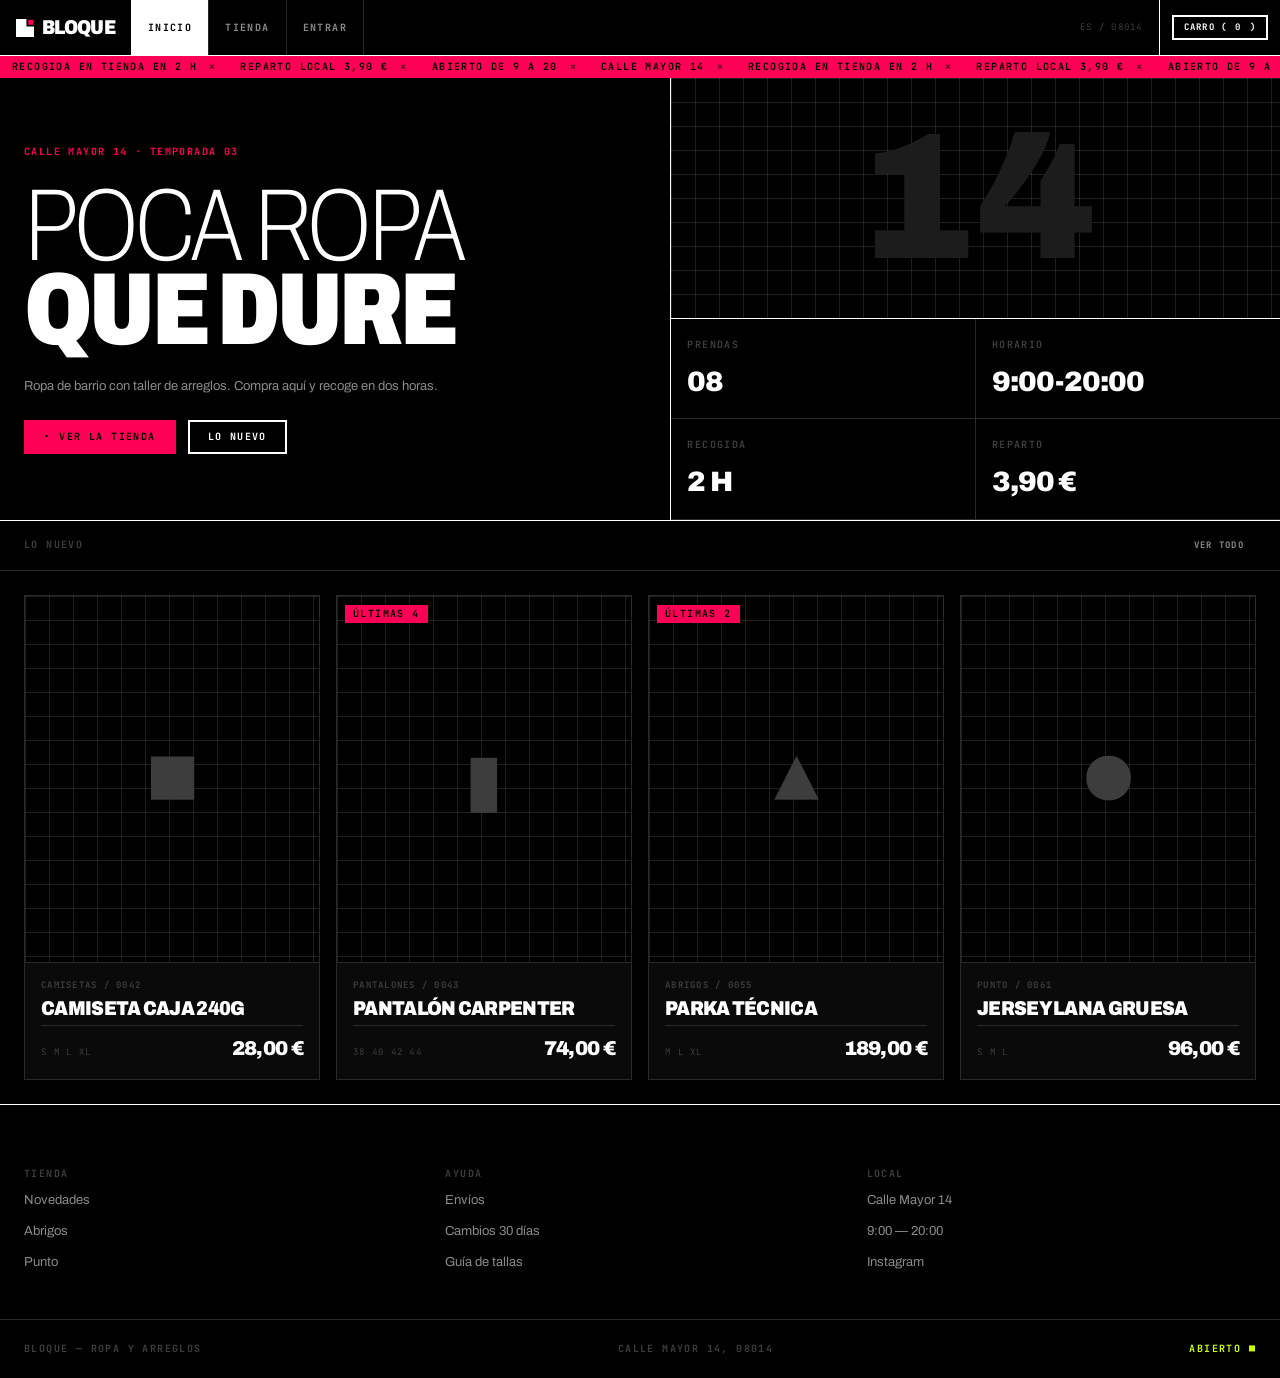
==== commit 9efd0b45: "Conecta la web con el backend: catálogo desde la API y cuenta con JWT - Backend: producto con ref, s" ====
--- a/index.html
+++ b/index.html
@@ -45,13 +45,17 @@
 
   <!-- Primero los datos, luego las funciones comunes, luego el script de la página -->
   <script src="js/productos.js"></script>
+  <script src="js/api.js"></script>
   <script src="js/app.js"></script>
   <script>
-    // Número de prendas en la columna técnica
-    document.getElementById("num-prendas").textContent = dosCifras(PRODUCTOS.length);
+    // Primero pedimos los productos al backend y luego pintamos
+    cargarProductos().then(() => {
+      // Número de prendas en la columna técnica
+      document.getElementById("num-prendas").textContent = dosCifras(PRODUCTOS.length);
 
-    // Mostramos los 4 primeros productos como novedades
-    document.getElementById("lista").innerHTML = PRODUCTOS.slice(0, 4).map(htmlTarjeta).join("");
+      // Mostramos los 4 primeros productos como novedades
+      document.getElementById("lista").innerHTML = PRODUCTOS.slice(0, 4).map(htmlTarjeta).join("");
+    });
   </script>
 </body>
 </html>
--- a/css/styles.css
+++ b/css/styles.css
@@ -415,3 +415,38 @@
   .rejilla { padding: var(--space-5); grid-template-columns: repeat(auto-fill, minmax(150px, 1fr)); }
   .precio-grande { font-size: 48px; }
 }
+
+/* ===== CUENTA (entrar / registro) ===== */
+.cuenta { display: grid; grid-template-columns: 1fr 1fr; }
+.cuenta-bloque { padding: var(--space-9) var(--space-6) var(--space-10); }
+.cuenta-bloque + .cuenta-bloque { border-left: var(--border-hair) solid var(--line-strong); }
+.cuenta-bloque h1 { margin: var(--space-5) 0 var(--space-7); font-size: clamp(40px, 6vw, 72px); font-variation-settings: "wdth" 80; }
+.formulario { display: flex; flex-direction: column; gap: var(--space-5); max-width: 380px; }
+.formulario label {
+  display: flex;
+  flex-direction: column;
+  gap: var(--space-3);
+  font: var(--type-label);
+  text-transform: uppercase;
+  letter-spacing: var(--track-label);
+  color: var(--text-faint);
+}
+.formulario input {
+  padding: 12px;
+  border: var(--border-hair) solid var(--line);
+  background: var(--surface);
+  color: var(--text);
+  font: var(--type-body);
+  text-transform: none;
+  letter-spacing: 0;
+}
+.formulario input:hover { border-color: var(--ink-400); }
+.formulario input:focus { border-color: var(--ink-000); }
+.formulario small { text-transform: none; letter-spacing: 0; font-family: var(--font-body); }
+.formulario .boton { align-self: flex-start; }
+
+@media (max-width: 760px) {
+  .cuenta { grid-template-columns: 1fr; }
+  .cuenta-bloque { padding: var(--space-7) var(--space-5); }
+  .cuenta-bloque + .cuenta-bloque { border-left: 0; border-top: var(--border-hair) solid var(--line-strong); }
+}
